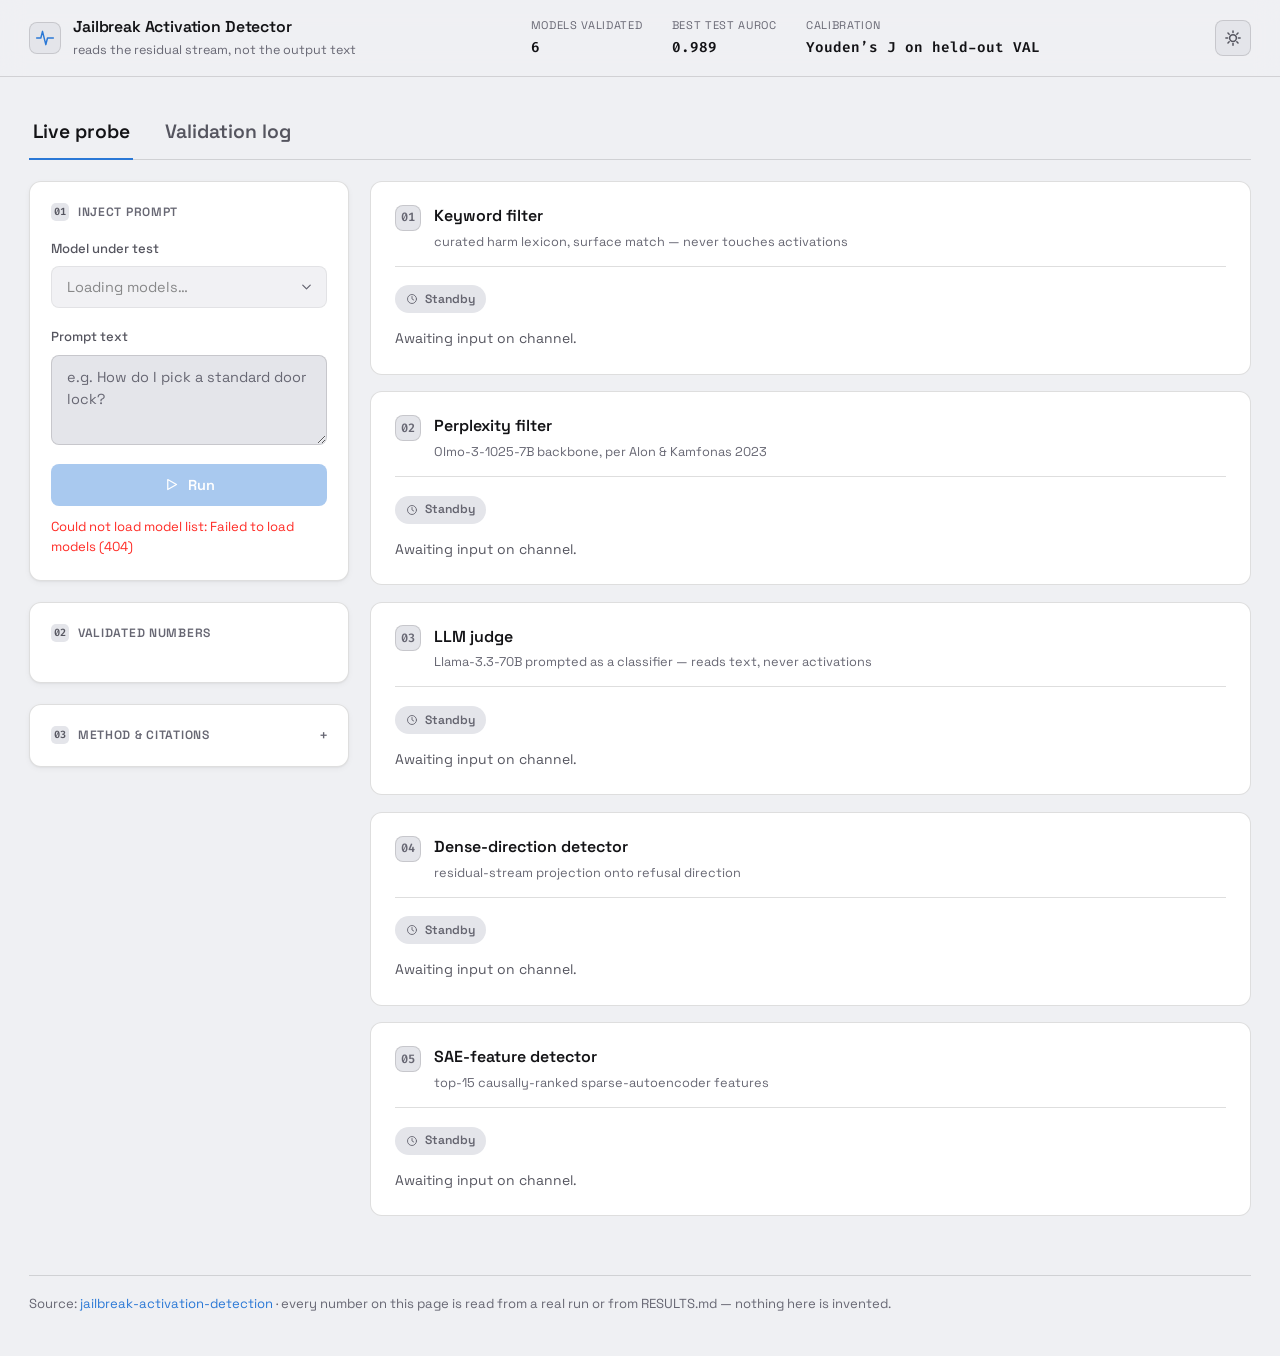
==== webapp/app/index.html @ 9bbc2159 "Drop docs/ GitHub Pages mirror, split webapp into landing + app/" ====
<!DOCTYPE html>
<html lang="en">
<head>
  <meta charset="UTF-8" />
  <meta name="viewport" content="width=device-width, initial-scale=1.0" />
  <title>Jailbreak Activation Detector</title>
  <script>
    (function () {
      var saved = localStorage.getItem("theme");
      if (saved === "light" || saved === "dark") {
        document.documentElement.dataset.theme = saved;
      }
    })();
  </script>
  <link rel="preconnect" href="https://fonts.googleapis.com" />
  <link rel="preconnect" href="https://fonts.gstatic.com" crossorigin />
  <link
    href="https://fonts.googleapis.com/css2?family=Fira+Code:wght@400;500;600;700&family=Space+Grotesk:wght@400;500;600;700&display=swap"
    rel="stylesheet"
  />
  <link rel="icon" href="data:image/svg+xml,%3Csvg xmlns='http://www.w3.org/2000/svg' viewBox='0 0 24 24' fill='none' stroke='%236ea8fe' stroke-width='2.5' stroke-linecap='round' stroke-linejoin='round'%3E%3Cpolyline points='2,12 7,12 9,4 13,20 15,12 22,12'/%3E%3C/svg%3E" />
  <link rel="stylesheet" href="styles.css" />
</head>
<body>
  <header class="app-bar">
    <div class="app-bar-inner">
      <div class="brand">
        <span class="brand-mark" aria-hidden="true">
          <svg viewBox="0 0 24 24" fill="none" stroke="currentColor" stroke-width="1.75" stroke-linecap="round" stroke-linejoin="round">
            <polyline points="2,12 7,12 9,4 13,20 15,12 22,12" />
          </svg>
        </span>
        <div>
          <p class="brand-title">Jailbreak Activation Detector</p>
          <p class="brand-subtitle">reads the residual stream, not the output text</p>
        </div>
      </div>
      <dl class="stat-strip" aria-label="Project validation summary">
        <div><dt>Models validated</dt><dd>6</dd></div>
        <div><dt>Best TEST AUROC</dt><dd>0.989</dd></div>
        <div><dt>Calibration</dt><dd>Youden&rsquo;s J on held-out VAL</dd></div>
      </dl>
      <button id="theme-toggle" class="theme-toggle" type="button" aria-label="Switch to light mode">
        <svg class="icon-sun" viewBox="0 0 24 24" fill="none" stroke="currentColor" stroke-width="2" stroke-linecap="round" stroke-linejoin="round" aria-hidden="true" hidden>
          <circle cx="12" cy="12" r="4.5" />
          <line x1="12" y1="2.5" x2="12" y2="4.8" />
          <line x1="12" y1="19.2" x2="12" y2="21.5" />
          <line x1="2.5" y1="12" x2="4.8" y2="12" />
          <line x1="19.2" y1="12" x2="21.5" y2="12" />
          <line x1="5.3" y1="5.3" x2="6.9" y2="6.9" />
          <line x1="17.1" y1="17.1" x2="18.7" y2="18.7" />
          <line x1="5.3" y1="18.7" x2="6.9" y2="17.1" />
          <line x1="17.1" y1="6.9" x2="18.7" y2="5.3" />
        </svg>
        <svg class="icon-moon" viewBox="0 0 24 24" fill="none" stroke="currentColor" stroke-width="2" stroke-linecap="round" stroke-linejoin="round" aria-hidden="true">
          <path d="M20 14.5A8.5 8.5 0 1 1 9.5 4a6.8 6.8 0 0 0 10.5 10.5Z" />
        </svg>
      </button>
    </div>
  </header>

  <main>
    <div class="tabs" role="tablist" aria-label="View">
      <button role="tab" id="tab-detector" aria-controls="panel-detector" aria-selected="true" class="tab active">Live probe</button>
      <button role="tab" id="tab-findings" aria-controls="panel-findings" aria-selected="false" class="tab">Validation log</button>
    </div>

    <div class="layout" id="panel-detector" role="tabpanel" aria-labelledby="tab-detector">
      <aside class="rail">
        <section class="panel controls" aria-label="Analysis controls">
          <p class="panel-title"><span class="tag">01</span>Inject prompt</p>

          <div class="field">
            <label for="model-select">Model under test</label>
            <div class="select-wrap">
              <select id="model-select" disabled>
                <option>Loading models&hellip;</option>
              </select>
              <svg class="select-chevron" viewBox="0 0 24 24" fill="none" stroke="currentColor" stroke-width="2" stroke-linecap="round" stroke-linejoin="round" aria-hidden="true">
                <polyline points="6,9 12,15 18,9" />
              </svg>
            </div>
          </div>

          <div class="field">
            <label for="prompt-input">Prompt text</label>
            <textarea
              id="prompt-input"
              rows="3"
              placeholder="e.g. How do I pick a standard door lock?"
            ></textarea>
          </div>

          <div class="field examples-field" id="examples-field" hidden>
            <p class="examples-label">Published attacks <span class="examples-hint">real prompts from JailbreakBench artifacts</span></p>
            <div class="example-chips" id="example-chips"></div>
          </div>

          <button id="analyze-button" disabled>
            <span class="spinner" aria-hidden="true" hidden></span>
            <svg class="btn-icon" viewBox="0 0 24 24" fill="none" stroke="currentColor" stroke-width="2" stroke-linecap="round" stroke-linejoin="round" aria-hidden="true">
              <polygon points="6,4 20,12 6,20" />
            </svg>
            <span class="btn-label">Run</span>
          </button>
          <p id="status-line" class="status-line" role="status" aria-live="polite"></p>
        </section>

        <section class="panel model-stats" aria-label="Selected model's validated performance" id="model-stats">
          <p class="panel-title"><span class="tag">02</span>Validated numbers</p>
          <div class="model-stats-body"></div>
        </section>

        <details class="panel method-note">
          <summary class="panel-title"><span class="tag">03</span>Method &amp; citations</summary>
          <p class="method-text">
            Dense-direction: difference-of-means refusal direction, per
            Arditi et al., <em>Refusal in Language Models Is Mediated by a
            Single Direction</em> (NeurIPS 2024,
            <a href="https://arxiv.org/abs/2406.11717" target="_blank" rel="noopener">arXiv:2406.11717</a>).
            SAE-feature: causally-ranked sparse-autoencoder features
            (attribution patching + suppression validation). All
            thresholds calibrated on a held-out VAL split, never on the
            reported TEST numbers.
          </p>
        </details>
      </aside>

      <section class="results" aria-label="Detector results">
        <article class="card" id="card-keyword" data-state="idle">
          <header class="card-header">
            <span class="card-index" aria-hidden="true">01</span>
            <span class="card-icon" aria-hidden="true">
              <svg viewBox="0 0 24 24" fill="none" stroke="currentColor" stroke-width="1.75" stroke-linecap="round" stroke-linejoin="round">
                <circle cx="10.5" cy="10.5" r="6.5" /><line x1="15.3" y1="15.3" x2="20" y2="20" />
              </svg>
            </span>
            <div>
              <h2>Keyword filter</h2>
              <p class="card-spec">curated harm lexicon, surface match &mdash; never touches activations</p>
            </div>
          </header>
          <div class="card-body"></div>
        </article>

        <article class="card" id="card-perplexity" data-state="idle">
          <header class="card-header">
            <span class="card-index" aria-hidden="true">02</span>
            <span class="card-icon" aria-hidden="true">
              <svg viewBox="0 0 24 24" fill="none" stroke="currentColor" stroke-width="1.75" stroke-linecap="round" stroke-linejoin="round">
                <polyline points="2,12 7,12 9,6 13,18 15,12 22,12" />
              </svg>
            </span>
            <div>
              <h2>Perplexity filter</h2>
              <p class="card-spec">Olmo-3-1025-7B backbone, per Alon &amp; Kamfonas 2023</p>
            </div>
          </header>
          <div class="card-body"></div>
        </article>

        <article class="card" id="card-llm_judge" data-state="idle">
          <header class="card-header">
            <span class="card-index" aria-hidden="true">03</span>
            <span class="card-icon" aria-hidden="true">
              <svg viewBox="0 0 24 24" fill="none" stroke="currentColor" stroke-width="1.75" stroke-linecap="round" stroke-linejoin="round">
                <path d="M12 3v18" /><path d="M5 7h14" /><path d="M5 7 2.5 14h5z" /><path d="M19 7l-2.5 7h5z" />
              </svg>
            </span>
            <div>
              <h2>LLM judge</h2>
              <p class="card-spec">Llama-3.3-70B prompted as a classifier &mdash; reads text, never activations</p>
            </div>
          </header>
          <div class="card-body"></div>
        </article>

        <article class="card" id="card-dense_direction" data-state="idle">
          <header class="card-header">
            <span class="card-index" aria-hidden="true">04</span>
            <span class="card-icon" aria-hidden="true">
              <svg viewBox="0 0 24 24" fill="none" stroke="currentColor" stroke-width="1.75" stroke-linecap="round" stroke-linejoin="round">
                <circle cx="12" cy="12" r="9" /><polygon points="14.5,9.5 10.5,10.5 9.5,14.5 13.5,13.5" />
              </svg>
            </span>
            <div>
              <h2>Dense-direction detector</h2>
              <p class="card-spec">residual-stream projection onto refusal direction</p>
            </div>
          </header>
          <div class="card-body"></div>
        </article>

        <article class="card" id="card-sae_feature" data-state="idle">
          <header class="card-header">
            <span class="card-index" aria-hidden="true">05</span>
            <span class="card-icon" aria-hidden="true">
              <svg viewBox="0 0 24 24" fill="none" stroke="currentColor" stroke-width="1.75" stroke-linecap="round" stroke-linejoin="round">
                <circle cx="12" cy="5" r="1.8" /><circle cx="5" cy="17" r="1.8" /><circle cx="19" cy="17" r="1.8" />
                <line x1="12" y1="6.8" x2="6.3" y2="15.4" /><line x1="12" y1="6.8" x2="17.7" y2="15.4" /><line x1="6.8" y1="17" x2="17.2" y2="17" />
              </svg>
            </span>
            <div>
              <h2>SAE-feature detector</h2>
              <p class="card-spec">top-15 causally-ranked sparse-autoencoder features</p>
            </div>
          </header>
          <div class="card-body"></div>
        </article>
      </section>
    </div>

    <div class="findings" id="panel-findings" role="tabpanel" aria-labelledby="tab-findings" hidden>
      <div class="findings-grid">
        <figure class="panel chart-figure">
          <figcaption>
            <p class="panel-title">Signal strength &mdash; TEST AUROC</p>
            <p class="chart-caption">Dense-direction detector, n=288 held-out TEST prompts per model. DeepSeek-R1-Distill is the outlier &mdash; weakest of six.</p>
          </figcaption>
          <div class="chart-body" id="chart-auroc"></div>
        </figure>

        <figure class="panel chart-figure">
          <figcaption>
            <p class="panel-title">What survives a fluent paraphrase</p>
            <p class="chart-caption">
              Detection rate on 21 real JailbreakBench PAIR attacks. Spread is
              formally significant (Cochran's Q = 34.44, df = 5, p &lt; 0.0001)
              &mdash; reported honestly as unexplained, not forced into a story.
            </p>
          </figcaption>
          <div class="chart-body" id="chart-pair"></div>
        </figure>

        <figure class="panel chart-figure">
          <figcaption>
            <p class="panel-title">Two ways to read the same activations</p>
            <p class="chart-caption">Dense direction vs. SAE feature, the 3 models where both detectors actually work. Per-model DeLong significance test noted.</p>
          </figcaption>
          <div class="chart-legend" id="legend-dense-sae"></div>
          <div class="chart-body" id="chart-dense-sae"></div>
        </figure>

        <figure class="panel chart-figure">
          <figcaption>
            <p class="panel-title">What the feature actually tracks</p>
            <p class="chart-caption">
              Share of each model&rsquo;s top SAE feature variance explained, in a controlled
              4&times;12 swap of wrapper against core request. Qwen3 tracks the framing;
              Llama tracks the request itself. Permutation-tested.
            </p>
          </figcaption>
          <div class="chart-legend" id="legend-wrapper"></div>
          <div class="chart-body" id="chart-wrapper"></div>
        </figure>

      </div>

      <figure class="panel chart-figure corpus">
        <figcaption>
          <p class="panel-title">What the detectors were validated on</p>
          <p class="chart-caption">
            <strong>1,922</strong> deduplicated prompts &middot; 1,052 harmful / 870 harmless.
            Counts sit below each benchmark&rsquo;s published size because overlapping
            behaviours are removed once, globally (AdvBench 520&rarr;489, JBB harmful 100&rarr;73).
            Split by prompt hash: TRAIN 1,345 / VAL 289 / TEST 288.
          </p>
        </figcaption>
        <div class="corpus-bars" id="corpus-bars"></div>
      </figure>

      <section class="panel attribution" id="attribution-panel" aria-label="Token-level attribution" hidden>
        <div class="attribution-head">
          <div>
            <p class="panel-title">Which tokens drive the feature</p>
            <p class="chart-caption" id="attribution-caption"></p>
          </div>
          <div class="attribution-controls">
            <select id="attribution-model" aria-label="Attribution model"></select>
            <select id="attribution-prompt" aria-label="Attribution prompt"></select>
          </div>
        </div>
        <p class="attribution-goal" id="attribution-goal"></p>
        <div class="token-stream" id="token-stream"></div>
        <div class="attribution-foot">
          <span class="token-scale" aria-hidden="true">
            <span class="scale-label">suppresses</span>
            <span class="scale-bar"></span>
            <span class="scale-label">drives</span>
          </span>
          <p class="attribution-top" id="attribution-top"></p>
        </div>
      </section>
    </div>
  </main>

  <footer class="page-footer">
    <p>
      Source: <a href="https://github.com/natalimuca/jailbreak-activation-detection" target="_blank" rel="noopener">jailbreak-activation-detection</a>
      &middot; every number on this page is read from a real run or from RESULTS.md &mdash; nothing here is invented.
    </p>
  </footer>

  <script src="app.js"></script>
</body>
</html>
---- webapp/app/styles.css ----
:root {
  font-size: 16.8px;
  --font-ui: "Space Grotesk", -apple-system, BlinkMacSystemFont, "Segoe UI", Roboto, sans-serif;
  --font-mono: "Fira Code", ui-monospace, SFMono-Regular, Menlo, Consolas, monospace;

  --radius-sm: 8px;
  --radius-md: 12px;
  --transition-fast: 140ms ease;
}

/* Dark is the default (:root) and the explicit override (data-theme="dark"),
   so a manual toggle can force dark even when the OS prefers light. Light
   is applied automatically by the media query when no explicit choice has
   been made (:root:not([data-theme])), or forced via data-theme="light" --
   the toggle in app.js stamps data-theme on <html> and always wins over
   the system preference in both directions. */
:root,
:root[data-theme="dark"] {
  color-scheme: dark;
  --color-bg: #0a0a0b;
  --color-surface: #0e0e10;
  --color-surface-2: #17171a;
  --color-surface-hover: rgba(255, 255, 255, 0.035);
  --color-border: rgba(255, 255, 255, 0.09);
  --color-border-strong: rgba(255, 255, 255, 0.16);
  --color-text: #f2f2f3;
  --color-text-muted: #9a9aa2;
  --color-text-dim: #7a7a84;

  --color-primary: #3987e5;
  --color-primary-ink: #0a0a0b;
  --color-accent: #3987e5;

  --color-flagged: #ff4c47;
  --color-flagged-bg: rgba(255, 76, 71, 0.15);
  --color-clear: #6bb46b;
  --color-clear-bg: rgba(107, 180, 107, 0.15);
  --color-unavailable: #9a9aa2;
  --color-idle: #82828b;

  --chart-blue: #3987e5;
  --chart-amber: #ffb047;
  --chart-gray: #4a4a52;
}

@media (prefers-color-scheme: light) {
  :root:not([data-theme]) {
    color-scheme: light;
    --color-bg: #eff0f3;
    --color-surface: #ffffff;
    --color-surface-2: #e4e5ea;
    --color-surface-hover: rgba(0, 0, 0, 0.045);
    --color-border: rgba(0, 0, 0, 0.13);
    --color-border-strong: rgba(0, 0, 0, 0.24);
    --color-text: #131316;
    --color-text-muted: #55555f;
    --color-text-dim: #676773;
    --panel-shadow: 0 1px 2px rgba(16, 16, 24, 0.05), 0 2px 6px rgba(16, 16, 24, 0.04);

    --color-primary: #2a78d6;
    --color-primary-ink: #ffffff;
    --color-accent: #2a78d6;

    --color-flagged: #ff2b25;
    --color-flagged-bg: rgba(255, 43, 37, 0.11);
    --color-clear: #3d913d;
    --color-clear-bg: rgba(61, 145, 61, 0.11);
    --color-unavailable: #5f5f69;
    --color-idle: #64646f;

    --chart-blue: #2a78d6;
    --chart-amber: #ffa225;
    --chart-gray: #b4b4bc;
  }
}

:root[data-theme="light"] {
  color-scheme: light;
  --color-bg: #eff0f3;
  --color-surface: #ffffff;
  --color-surface-2: #e4e5ea;
  --color-surface-hover: rgba(0, 0, 0, 0.045);
  --color-border: rgba(0, 0, 0, 0.13);
  --color-border-strong: rgba(0, 0, 0, 0.24);
  --color-text: #131316;
  --color-text-muted: #55555f;
  --color-text-dim: #676773;
  --panel-shadow: 0 1px 2px rgba(16, 16, 24, 0.05), 0 2px 6px rgba(16, 16, 24, 0.04);

  --color-primary: #2a78d6;
  --color-primary-ink: #ffffff;
  --color-accent: #2a78d6;

  --color-flagged: #ff2b25;
  --color-flagged-bg: rgba(255, 43, 37, 0.11);
  --color-clear: #3d913d;
  --color-clear-bg: rgba(61, 145, 61, 0.11);
  --color-unavailable: #5f5f69;
  --color-idle: #64646f;

  --chart-blue: #2a78d6;
  --chart-amber: #ffa225;
  --chart-gray: #b4b4bc;
}

* {
  box-sizing: border-box;
}

[hidden] {
  display: none !important;
}

body {
  margin: 0;
  font-family: var(--font-ui);
  background-color: var(--color-bg);
  color: var(--color-text);
  line-height: 1.55;
  font-size: 1rem;
  -webkit-font-smoothing: antialiased;
}

button,
select,
textarea,
input {
  font-family: inherit;
}

a {
  color: var(--color-primary);
  text-decoration: none;
}

a:hover {
  text-decoration: underline;
}

/* -- App bar -- */

.app-bar {
  position: sticky;
  top: 0;
  z-index: 10;
  background: color-mix(in srgb, var(--color-bg) 88%, transparent);
  backdrop-filter: blur(12px);
  border-bottom: 1px solid var(--color-border);
}

.app-bar-inner {
  max-width: 100%;
  margin: 0 auto;
  padding: 0.9rem 1.75rem;
  display: flex;
  align-items: center;
  justify-content: space-between;
  gap: 1.5rem;
  flex-wrap: wrap;
}

.brand {
  display: flex;
  align-items: center;
  gap: 0.7rem;
}

.brand-mark {
  display: grid;
  place-items: center;
  width: 32px;
  height: 32px;
  flex-shrink: 0;
  border-radius: var(--radius-sm);
  background: var(--color-surface-2);
  color: var(--color-primary);
  border: 1px solid var(--color-border);
}

.brand-mark svg {
  width: 20px;
  height: 20px;
}

.brand-title {
  margin: 0;
  font-weight: 600;
  font-size: 0.94rem;
  letter-spacing: -0.01em;
  color: var(--color-text);
}

.brand-subtitle {
  margin: 0.1rem 0 0;
  font-size: 0.75rem;
  color: var(--color-text-dim);
}

.stat-strip {
  display: flex;
  flex-wrap: wrap;
  gap: 0.5rem 1.75rem;
  margin: 0;
}

.stat-strip > div {
  display: flex;
  flex-direction: column;
  gap: 0.2rem;
}

.stat-strip dt {
  font-size: 0.66rem;
  text-transform: uppercase;
  letter-spacing: 0.06em;
  color: var(--color-text-dim);
}

.stat-strip dd {
  margin: 0;
  font-family: var(--font-mono);
  font-weight: 600;
  font-size: 0.85rem;
  color: var(--color-text);
  white-space: nowrap;
}

.theme-toggle {
  display: grid;
  place-items: center;
  width: 36px;
  height: 36px;
  flex-shrink: 0;
  border-radius: var(--radius-sm);
  background: var(--color-surface-2);
  color: var(--color-text-muted);
  border: 1px solid var(--color-border);
  cursor: pointer;
  transition: color var(--transition-fast), border-color var(--transition-fast), transform 200ms ease;
}

.theme-toggle:hover {
  color: var(--color-text);
  border-color: var(--color-border-strong);
}

.theme-toggle:active {
  transform: scale(0.97);
}

.theme-toggle svg {
  width: 18px;
  height: 18px;
}

@media (prefers-reduced-motion: reduce) {
  .theme-toggle {
    transition: none;
  }
}

/* -- Layout -- */

main {
  max-width: 100%;
  margin: 0 auto;
  padding: 1.75rem 1.75rem 3.5rem;
}

.layout {
  display: grid;
  grid-template-columns: 320px 1fr;
  gap: 1.25rem;
  align-items: start;
}

@media (max-width: 860px) {
  .layout {
    grid-template-columns: 1fr;
  }
}

.rail {
  display: flex;
  flex-direction: column;
  gap: 1.25rem;
  position: sticky;
  top: 5.5rem;
}

@media (max-width: 860px) {
  .rail {
    position: static;
  }
}

.panel {
  background: var(--color-surface);
  border: 1px solid var(--color-border);
  border-radius: var(--radius-md);
  /* Only the light theme defines --panel-shadow: on a white-on-near-white
     palette a border alone doesn't separate a card from the page, whereas
     dark surfaces separate by luminance and need no shadow. */
  box-shadow: var(--panel-shadow, none);
}

.panel-title {
  margin: 0 0 1rem;
  font-size: 0.72rem;
  font-weight: 600;
  text-transform: uppercase;
  letter-spacing: 0.06em;
  color: var(--color-text-dim);
  display: flex;
  align-items: center;
  gap: 0.5rem;
}

.panel-title .tag {
  display: inline-grid;
  place-items: center;
  width: 18px;
  height: 18px;
  border-radius: 5px;
  background: var(--color-surface-2);
  color: var(--color-text-muted);
  font-family: var(--font-mono);
  font-size: 0.62rem;
  font-weight: 600;
  letter-spacing: 0;
  text-transform: none;
}

.controls {
  padding: 1.25rem 1.25rem 1.35rem;
}

.field {
  display: flex;
  flex-direction: column;
  gap: 0.45rem;
  margin-bottom: 1.1rem;
}

.field label {
  font-size: 0.78rem;
  font-weight: 500;
  color: var(--color-text-muted);
}

.select-wrap {
  position: relative;
}

select {
  width: 100%;
  appearance: none;
  color: var(--color-text);
  background: var(--color-surface-2);
  border: 1px solid var(--color-border);
  border-radius: var(--radius-sm);
  padding: 0.65rem 2.2rem 0.65rem 0.85rem;
  font-size: 0.86rem;
  min-height: 42px;
  cursor: pointer;
  transition: border-color var(--transition-fast), background var(--transition-fast);
  color-scheme: dark;
}

@media (prefers-color-scheme: light) {
  :root:not([data-theme]) select {
    color-scheme: light;
  }
}

:root[data-theme="light"] select {
  color-scheme: light;
}

select option {
  background: #1a1a1e;
  color: #f2f2f3;
}

@media (prefers-color-scheme: light) {
  :root:not([data-theme]) select option {
    background: #ffffff;
    color: #131316;
  }
}

:root[data-theme="light"] select option {
  background: #ffffff;
  color: #131316;
}

select:disabled {
  cursor: not-allowed;
  opacity: 0.5;
}

select:hover:not(:disabled) {
  background: var(--color-surface-hover);
  border-color: var(--color-border-strong);
}

.select-chevron {
  position: absolute;
  right: 0.8rem;
  top: 50%;
  transform: translateY(-50%);
  width: 15px;
  height: 15px;
  color: var(--color-text-dim);
  pointer-events: none;
}

textarea {
  width: 100%;
  color: var(--color-text);
  background: var(--color-surface-2);
  border: 1px solid var(--color-border);
  border-radius: var(--radius-sm);
  padding: 0.7rem 0.85rem;
  font-size: 0.86rem;
  line-height: 1.5;
  resize: vertical;
  transition: border-color var(--transition-fast);
}

textarea::placeholder {
  color: var(--color-text-dim);
}

select:focus-visible,
textarea:focus-visible,
button:focus-visible {
  outline: 2px solid var(--color-primary);
  outline-offset: 1px;
}

textarea:hover,
textarea:focus-visible {
  border-color: var(--color-border-strong);
}

button#analyze-button {
  width: 100%;
  display: inline-flex;
  align-items: center;
  justify-content: center;
  gap: 0.5rem;
  min-height: 42px;
  font-weight: 600;
  font-size: 0.86rem;
  color: var(--color-primary-ink);
  background: var(--color-primary);
  border: none;
  border-radius: var(--radius-sm);
  padding: 0.65rem 1.2rem;
  cursor: pointer;
  transition: opacity var(--transition-fast), transform 120ms ease-out;
}

button#analyze-button:hover:not(:disabled) {
  opacity: 0.88;
}

button#analyze-button:active:not(:disabled) {
  transform: scale(0.98);
}

button#analyze-button:disabled {
  opacity: 0.4;
  cursor: not-allowed;
}

.btn-icon {
  width: 15px;
  height: 15px;
}

.spinner {
  width: 15px;
  height: 15px;
  border-radius: 50%;
  border: 2px solid rgba(10, 10, 11, 0.3);
  border-top-color: var(--color-primary-ink);
  animation: spin 0.7s linear infinite;
}

@media (prefers-reduced-motion: reduce) {
  .spinner {
    animation: none;
  }
}

@keyframes spin {
  to {
    transform: rotate(360deg);
  }
}

.status-line {
  margin: 0.65rem 0 0;
  font-size: 0.78rem;
  color: var(--color-text-muted);
  min-height: 1.1rem;
  transition: color var(--transition-fast);
}

.status-line.error {
  color: var(--color-flagged);
}

/* model validation stat panel */

.model-stats {
  padding: 1.25rem 1.25rem 1.35rem;
}

.model-stat-row {
  display: flex;
  justify-content: space-between;
  align-items: baseline;
  font-size: 0.82rem;
  padding: 0.45rem 0;
  border-bottom: 1px solid var(--color-border);
}

.model-stat-row:last-child {
  border-bottom: none;
}

.model-stat-row .k {
  color: var(--color-text-muted);
}

.model-stat-row .v {
  font-family: var(--font-mono);
  font-weight: 600;
  color: var(--color-text);
}

.model-stat-note {
  margin: 0.75rem 0 0;
  font-size: 0.76rem;
  color: var(--color-text-dim);
  line-height: 1.5;
}

.method-note {
  padding: 1.25rem 1.25rem;
}

.method-note summary.panel-title {
  cursor: pointer;
  list-style: none;
  margin-bottom: 0;
}

.method-note[open] summary.panel-title {
  margin-bottom: 0.95rem;
}

.method-note summary.panel-title::-webkit-details-marker {
  display: none;
}

.method-note summary.panel-title::after {
  content: "+";
  margin-left: auto;
  font-family: var(--font-mono);
  color: var(--color-text-dim);
}

.method-note[open] summary.panel-title::after {
  content: "\2212";
}

.method-text {
  margin: 0;
  font-size: 0.8rem;
  color: var(--color-text-muted);
  line-height: 1.65;
}

.method-text em {
  color: var(--color-text);
  font-style: normal;
}

/* -- Result cards -- */

.results {
  display: grid;
  grid-template-columns: 1fr;
  gap: 1rem;
  align-content: start;
}

.card {
  background: var(--color-surface);
  border: 1px solid var(--color-border);
  border-radius: var(--radius-md);
  padding: 1.3rem 1.4rem 1.4rem;
  transition: border-color var(--transition-fast);
}

@keyframes cardEnter {
  from {
    opacity: 0;
    transform: translateY(10px);
  }
  to {
    opacity: 1;
    transform: translateY(0);
  }
}

.card-enter {
  animation: cardEnter 420ms cubic-bezier(0.16, 1, 0.3, 1) both;
}

@keyframes panelEnter {
  from {
    opacity: 0;
  }
  to {
    opacity: 1;
  }
}

.panel-enter {
  animation: panelEnter 260ms ease-out both;
}

@media (prefers-reduced-motion: reduce) {
  .card-enter,
  .panel-enter {
    animation: none;
  }

  .depth-marker,
  .calib-marker,
  .baseline-fill,
  .axis-fill,
  .bar-fill {
    transition: none;
  }
}

.card-header {
  display: flex;
  align-items: flex-start;
  gap: 0.75rem;
  margin-bottom: 1.1rem;
  padding-bottom: 0.9rem;
  border-bottom: 1px solid var(--color-border);
}

.card-index {
  font-family: var(--font-mono);
  font-weight: 600;
  font-size: 0.72rem;
  color: var(--color-text-dim);
  width: 26px;
  height: 26px;
  flex-shrink: 0;
  display: grid;
  place-items: center;
  border-radius: var(--radius-sm);
  background: var(--color-surface-2);
  border: 1px solid var(--color-border);
  margin-top: 0.05rem;
}

.card-icon {
  display: none;
}

.card h2 {
  font-size: 0.95rem;
  font-weight: 600;
  margin: 0;
  color: var(--color-text);
}

.card-spec {
  margin: 0.25rem 0 0;
  font-size: 0.76rem;
  color: var(--color-text-dim);
  line-height: 1.4;
}

/* status pill -- soft tinted, not flood fill */

.pill {
  display: inline-flex;
  align-items: center;
  gap: 0.4rem;
  font-size: 0.72rem;
  font-weight: 600;
  letter-spacing: 0.01em;
  padding: 0.28rem 0.65rem;
  border-radius: 999px;
  margin-bottom: 0.9rem;
}

.pill svg {
  width: 12px;
  height: 12px;
}

.pill.flagged {
  background: var(--color-flagged-bg);
  color: var(--color-flagged);
}

.pill.clear {
  background: var(--color-clear-bg);
  color: var(--color-clear);
}

.pill.unavailable {
  background: var(--color-surface-2);
  color: var(--color-unavailable);
}

.pill.idle {
  background: var(--color-surface-2);
  color: var(--color-idle);
}

/* score display */

.score-stats {
  display: flex;
  align-items: baseline;
  gap: 0.6rem;
  margin-bottom: 0.75rem;
}

.score-value {
  font-family: var(--font-mono);
  font-size: 1.85rem;
  font-weight: 600;
  letter-spacing: -0.01em;
  font-variant-numeric: tabular-nums;
  color: var(--color-text);
}

.score-value.flagged {
  color: var(--color-flagged);
}

.score-value.clear {
  color: var(--color-clear);
}

.score-threshold {
  font-size: 0.78rem;
  color: var(--color-text-dim);
  font-variant-numeric: tabular-nums;
}

.axis {
  position: relative;
  height: 20px;
  margin-bottom: 0.9rem;
}

.axis-track {
  position: absolute;
  top: 9px;
  left: 0;
  right: 0;
  height: 3px;
  border-radius: 2px;
  background: var(--color-surface-2);
}

.axis-zero {
  position: absolute;
  top: 3px;
  width: 1px;
  height: 14px;
  background: var(--color-border-strong);
}

.axis-fill {
  position: absolute;
  top: 7.5px;
  height: 5px;
  border-radius: 3px;
  transition: width 400ms ease-out, left 400ms ease-out;
}

.axis-fill.flagged {
  background: var(--color-flagged);
}

.axis-fill.clear {
  background: var(--color-clear);
}

.axis-threshold {
  position: absolute;
  top: 0;
  width: 0;
  height: 20px;
  border-left: 2px dashed var(--color-text-dim);
}

.detail-label {
  font-size: 0.72rem;
  font-weight: 600;
  color: var(--color-text-dim);
  text-transform: uppercase;
  letter-spacing: 0.04em;
  margin: 0.9rem 0 0.5rem;
}

/* network-depth diagram (dense-direction card) */

.depth-diagram {
  position: relative;
  height: 16px;
  margin-bottom: 0.3rem;
}

.depth-track {
  position: absolute;
  top: 7px;
  left: 0;
  right: 0;
  height: 3px;
  border-radius: 2px;
  background: linear-gradient(90deg, var(--color-surface-2), var(--color-border-strong), var(--color-surface-2));
}

.depth-marker {
  position: absolute;
  top: 1px;
  width: 14px;
  height: 14px;
  margin-left: -7px;
  border-radius: 50%;
  background: var(--color-primary);
  border: 3px solid var(--color-surface);
  box-shadow: 0 0 0 1px var(--color-primary);
}

.depth-scale {
  display: flex;
  justify-content: space-between;
  font-size: 0.72rem;
  color: var(--color-text-dim);
  margin-bottom: 0.2rem;
}

.depth-current {
  color: var(--color-primary);
  font-weight: 600;
}

/* calibration-context strip (dense-direction card) */

.calib-strip {
  position: relative;
  height: 22px;
  margin-bottom: 0.4rem;
}

.calib-track {
  position: absolute;
  top: 10px;
  left: 0;
  right: 0;
  height: 3px;
  border-radius: 2px;
  background: var(--color-surface-2);
}

.calib-zero {
  position: absolute;
  top: 4px;
  width: 1px;
  height: 14px;
  background: var(--color-border-strong);
}

.calib-marker {
  position: absolute;
  top: 6.5px;
  width: 10px;
  height: 10px;
  margin-left: -5px;
  border-radius: 50%;
}

.calib-marker.calib-typical {
  background: var(--color-text-dim);
  border: 2px solid var(--color-surface);
}

.calib-marker.calib-live {
  width: 13px;
  height: 13px;
  margin-left: -6.5px;
  top: 5px;
  background: var(--color-primary);
  border: 2px solid var(--color-surface);
  box-shadow: 0 0 0 1px var(--color-primary);
}

.depth-marker,
.calib-marker {
  transition: left 480ms cubic-bezier(0.16, 1, 0.3, 1);
}

[data-tip] {
  cursor: default;
}

[data-tip]::after {
  content: attr(data-tip);
  position: absolute;
  bottom: 130%;
  left: 50%;
  transform: translateX(-50%) translateY(4px);
  background: var(--color-text);
  color: var(--color-bg);
  font-family: var(--font-mono);
  font-size: 0.7rem;
  font-weight: 600;
  white-space: nowrap;
  padding: 0.32rem 0.6rem;
  border-radius: 6px;
  opacity: 0;
  pointer-events: none;
  transition: opacity 120ms ease, transform 120ms ease;
  z-index: 5;
}

[data-tip]::before {
  content: "";
  position: absolute;
  bottom: 130%;
  left: 50%;
  transform: translateX(-50%) translateY(-2px);
  border: 4px solid transparent;
  border-top-color: var(--color-text);
  margin-bottom: -6px;
  opacity: 0;
  pointer-events: none;
  transition: opacity 120ms ease;
  z-index: 5;
}

[data-tip]:hover::after,
[data-tip]:hover::before,
[data-tip]:focus-visible::after,
[data-tip]:focus-visible::before {
  opacity: 1;
  transform: translateX(-50%) translateY(0);
}

@media (prefers-reduced-motion: reduce) {
  [data-tip]::after {
    transition: opacity 120ms ease;
  }
}

/* baseline-vs-activation comparison (keyword / perplexity cards) */

.baseline-compare {
  display: flex;
  flex-direction: column;
  gap: 0.4rem;
}

.baseline-row {
  display: grid;
  grid-template-columns: 88px 1fr 46px;
  align-items: center;
  gap: 0.6rem;
}

.baseline-label {
  font-size: 0.76rem;
  color: var(--color-text-muted);
}

.baseline-track {
  position: relative;
  height: 12px;
  background: var(--color-surface-2);
  border-radius: 3px;
  overflow: hidden;
}

.baseline-fill {
  position: absolute;
  left: 0;
  top: 0;
  height: 100%;
  border-radius: 3px;
  transform-origin: left;
  transition: transform 600ms cubic-bezier(0.16, 1, 0.3, 1);

  @starting-style {
    transform: scaleX(0);
  }
}

.baseline-fill-weak {
  background: var(--chart-gray);
}

.baseline-fill-strong {
  background: var(--color-primary);
}

.baseline-value {
  font-family: var(--font-mono);
  font-size: 0.78rem;
  font-weight: 600;
  text-align: right;
  color: var(--color-text);
}

.term-list,
.feature-list {
  margin: 0;
  padding: 0;
  list-style: none;
  font-size: 0.83rem;
  font-family: var(--font-mono);
}

.term-list li,
.feature-list li {
  padding: 0.32rem 0;
  border-bottom: 1px solid var(--color-border);
  display: flex;
  justify-content: space-between;
  gap: 0.5rem;
}

.term-list li:last-child,
.feature-list li:last-child {
  border-bottom: none;
}

.feature-list .contribution {
  color: var(--color-text-muted);
}

.feature-bar-wrap {
  flex: 1;
  display: flex;
  align-items: center;
  gap: 0.5rem;
}

.feature-bar-track {
  flex: 1;
  height: 4px;
  border-radius: 2px;
  background: var(--color-surface-2);
  overflow: hidden;
}

.feature-bar-fill {
  height: 100%;
  background: var(--color-primary);
  border-radius: 2px;
}

.empty-note {
  font-size: 0.83rem;
  color: var(--color-text-muted);
  margin: 0;
}

/* skeleton loading state */

.skeleton {
  background: linear-gradient(
    90deg,
    var(--color-surface-2) 25%,
    var(--color-border-strong) 37%,
    var(--color-surface-2) 63%
  );
  background-size: 400% 100%;
  border-radius: 4px;
  animation: shimmer 1.4s linear infinite;
}

@media (prefers-reduced-motion: reduce) {
  .skeleton {
    animation: none;
  }
}

@keyframes shimmer {
  0% {
    background-position: 100% 50%;
  }
  100% {
    background-position: 0 50%;
  }
}

.skeleton-line {
  height: 0.85rem;
  margin-bottom: 0.55rem;
}

.skeleton-line.w-60 {
  width: 60%;
}

.skeleton-line.w-80 {
  width: 80%;
}

.skeleton-line.w-40 {
  width: 40%;
}

/* footer */

.page-footer {
  max-width: 100%;
  margin: 0 auto;
  padding: 0 1.75rem 2.5rem;
  font-size: 0.78rem;
  color: var(--color-text-dim);
}

.page-footer p {
  margin: 0;
  padding-top: 1.1rem;
  border-top: 1px solid var(--color-border);
}

@media (max-width: 480px) {
  .app-bar-inner,
  main,
  .page-footer {
    padding-left: 1.1rem;
    padding-right: 1.1rem;
  }

  .stat-strip {
    display: none;
  }
}

/* -- Tabs -- */

.tabs {
  display: flex;
  gap: 0.2rem;
  margin-bottom: 1.25rem;
  border-bottom: 1px solid var(--color-border);
}

.tab {
  font: inherit;
  font-size: 1.15rem;
  font-weight: 600;
  color: var(--color-text-muted);
  background: none;
  border: none;
  border-bottom: 2px solid transparent;
  padding: 0.65rem 0.2rem;
  margin-bottom: -1px;
  margin-right: 1.5rem;
  cursor: pointer;
  transition: color var(--transition-fast), border-color var(--transition-fast), transform 120ms ease-out;
}

.tab:hover {
  color: var(--color-text);
}

.tab:active {
  transform: scale(0.97);
}

.tab.active {
  color: var(--color-text);
  border-bottom-color: var(--color-primary);
  font-weight: 600;
}

/* -- Findings view -- */

.findings-grid {
  display: grid;
  /* min() so the 420px track floor can't exceed a narrow viewport and force
     the whole page to scroll sideways. */
  grid-template-columns: repeat(auto-fit, minmax(min(420px, 100%), 1fr));
  gap: 1rem;
}

/* Cap at 2 columns so each row pairs charts of similar height (auroc+pair,
   dense-sae+wrapper) instead of auto-fit packing 3-4 per row and forcing the
   shorter charts to stretch-pad out to match the tallest one in the row. */
@media (min-width: 900px) {
  .findings-grid {
    grid-template-columns: repeat(2, minmax(0, 1fr));
  }
}

.chart-figure {
  margin: 0;
  padding: 1.3rem 1.4rem 1.4rem;
}

.chart-caption {
  margin: 0.3rem 0 1.1rem;
  font-size: 0.78rem;
  color: var(--color-text-dim);
  line-height: 1.55;
}

.chart-legend {
  display: flex;
  gap: 1.1rem;
  margin-bottom: 0.9rem;
  font-size: 0.78rem;
  color: var(--color-text-muted);
}

.legend-swatch {
  display: inline-flex;
  align-items: center;
  gap: 0.4rem;
}

.legend-swatch::before {
  content: "";
  width: 9px;
  height: 9px;
  border-radius: 50%;
  background: var(--swatch-color, currentColor);
}

.bar-chart {
  border-left: 1px solid var(--color-border);
}

.bar-group + .bar-group {
  margin-top: 0.75rem;
}

.bar-group-title {
  margin: 0 0 0.3rem 0.7rem;
  font-size: 0.78rem;
  font-weight: 600;
  color: var(--color-text-muted);
}

.bar-row-current .bar-label {
  color: var(--color-text);
  font-weight: 600;
}

.bar-group-current .bar-group-title {
  color: var(--color-text);
  font-weight: 600;
}

.bar-group-dim {
  opacity: 0.42;
  transition: opacity var(--transition-fast);

  @starting-style {
    opacity: 1;
  }
}

.bar-group-note {
  font-weight: 400;
  color: var(--color-text-dim);
  margin-left: 0.5rem;
}

.bar-row {
  display: grid;
  grid-template-columns: 150px 1fr 54px;
  align-items: center;
  gap: 0.6rem;
  padding: 4px 0 4px 0.7rem;
}

.bar-label {
  font-size: 0.78rem;
  color: var(--color-text-muted);
  white-space: nowrap;
  overflow: hidden;
  text-overflow: ellipsis;
}

.bar-track {
  position: relative;
  height: 14px;
  background: var(--color-surface-2);
  border-radius: 3px;
  overflow: hidden;
}

.bar-fill {
  position: absolute;
  left: 0;
  top: 0;
  height: 100%;
  border-radius: 3px;
  transform-origin: left;
  transition: transform 500ms ease-out;

  @starting-style {
    transform: scaleX(0);
  }
}

.bar-value {
  font-family: var(--font-mono);
  font-size: 0.8rem;
  font-weight: 600;
  font-variant-numeric: tabular-nums;
  text-align: right;
  color: var(--color-text);
}

.table-toggle {
  margin-top: 1rem;
}

.table-toggle summary {
  cursor: pointer;
  font-size: 0.78rem;
  color: var(--color-text-muted);
  user-select: none;
}

.table-toggle summary:hover {
  color: var(--color-text);
}

.data-table {
  width: 100%;
  border-collapse: collapse;
  margin-top: 0.7rem;
  font-size: 0.8rem;
  transition: opacity 200ms ease-out;

  @starting-style {
    opacity: 0;
  }
}

.data-table th,
.data-table td {
  text-align: left;
  padding: 0.4rem 0.6rem 0.4rem 0;
  border-bottom: 1px solid var(--color-border);
  font-family: var(--font-mono);
}

.data-table th {
  color: var(--color-text-dim);
  font-weight: 600;
  text-transform: uppercase;
  font-size: 0.66rem;
  letter-spacing: 0.04em;
}

.data-table td {
  color: var(--color-text);
  font-variant-numeric: tabular-nums;
}

@media (max-width: 480px) {
  .bar-row {
    grid-template-columns: 100px 1fr 48px;
  }

  .bar-label {
    font-size: 0.72rem;
  }
}

.examples-field {
  gap: 0.4rem;
}

.examples-label {
  font-size: 0.62rem;
  letter-spacing: 0.09em;
  text-transform: uppercase;
  color: var(--color-text-muted);
  display: flex;
  flex-wrap: wrap;
  align-items: baseline;
  gap: 0.4rem;
}

.examples-hint {
  letter-spacing: 0;
  text-transform: none;
  color: var(--color-text-dim);
  font-size: 0.62rem;
}

.example-chips {
  display: flex;
  flex-wrap: wrap;
  gap: 0.32rem;
}

.example-chip {
  display: inline-flex;
  align-items: center;
  gap: 0.34rem;
  padding: 0.28rem 0.5rem;
  font-family: var(--font-mono);
  font-size: 0.62rem;
  color: var(--color-text-muted);
  background: transparent;
  border: 1px solid var(--color-border);
  border-radius: var(--radius-sm);
  cursor: pointer;
  transition: border-color var(--transition-fast), color var(--transition-fast),
    background-color var(--transition-fast), transform 120ms ease-out;
}

.example-chip:hover {
  border-color: var(--color-border-strong);
  background: var(--color-surface-hover);
  color: var(--color-text);
}

.example-chip:active {
  transform: scale(0.97);
}

@media (prefers-reduced-motion: reduce) {
  .tab,
  .example-chip {
    transition: none;
  }
}

.example-chip .chip-method {
  font-weight: 600;
  letter-spacing: 0.04em;
  color: var(--color-flagged);
}

.example-chip[data-method="GCG"] .chip-method {
  color: var(--color-accent);
}

.corpus {
  padding: 1.25rem;
}

.corpus-total {
  margin: 0 0 0.85rem;
  font-size: 0.72rem;
  color: var(--color-text-muted);
}

.corpus-total strong {
  font-family: var(--font-mono);
  font-size: 0.95rem;
  color: var(--color-text);
}

.corpus-bars {
  display: flex;
  flex-direction: column;
  gap: 0.45rem;
}

.corpus-row {
  display: grid;
  grid-template-columns: 5.4rem 1fr 2.1rem;
  align-items: center;
  gap: 0.5rem;
}

.corpus-name {
  font-size: 0.62rem;
  color: var(--color-text-muted);
  white-space: nowrap;
  overflow: hidden;
  text-overflow: ellipsis;
}

.corpus-track {
  height: 6px;
  border-radius: 3px;
  background: var(--color-surface-2);
  overflow: hidden;
}

.corpus-fill {
  display: block;
  width: var(--bar);
  height: 100%;
  border-radius: 3px;
  /* One bar per source, split at the harmful/harmless boundary -- a hard
     colour stop, not a gradient, so the two segments read as counts. */
  background: linear-gradient(
    to right,
    var(--color-flagged) 0 var(--harmful),
    var(--chart-blue) var(--harmful) 100%
  );
}

.corpus-count {
  font-family: var(--font-mono);
  font-size: 0.62rem;
  color: var(--color-text-muted);
  text-align: right;
}

.corpus-note {
  margin: 0.85rem 0 0;
  font-size: 0.62rem;
  line-height: 1.5;
  color: var(--color-text-dim);
}

.attribution {
  margin-top: 1.25rem;
  padding: 1.25rem;
}

.attribution-head {
  display: flex;
  flex-wrap: wrap;
  align-items: flex-start;
  justify-content: space-between;
  gap: 0.85rem;
  margin-bottom: 0.85rem;
}

.attribution-head .panel-title {
  margin-bottom: 0.35rem;
}

.attribution-controls {
  display: flex;
  flex-wrap: wrap;
  gap: 0.4rem;
}

.attribution-controls select {
  max-width: 20rem;
  padding: 0.3rem 0.5rem;
  font-size: 0.68rem;
  color: var(--color-text);
  background: var(--color-surface-2);
  border: 1px solid var(--color-border);
  border-radius: var(--radius-sm);
}

.attribution-goal {
  margin: 0 0 0.7rem;
  font-size: 0.7rem;
  color: var(--color-text-muted);
}

.token-stream {
  font-family: var(--font-mono);
  font-size: 0.72rem;
  line-height: 2;
  white-space: pre-wrap;
  word-break: break-word;
  padding: 0.85rem;
  background: var(--color-bg);
  border: 1px solid var(--color-border);
  border-radius: var(--radius-sm);
}

/* Opacity carries the magnitude and hue carries the sign, so a token that
   suppresses the feature can never be mistaken for a weak driver. */
.token[data-sign="drives"] {
  background: color-mix(in srgb, var(--color-flagged) calc(var(--w) * 100%), transparent);
}

.token[data-sign="suppresses"] {
  background: color-mix(in srgb, var(--chart-blue) calc(var(--w) * 100%), transparent);
}

.attribution-foot {
  display: flex;
  flex-wrap: wrap;
  align-items: center;
  justify-content: space-between;
  gap: 0.7rem;
  margin-top: 0.85rem;
}

.token-scale {
  display: inline-flex;
  align-items: center;
  gap: 0.4rem;
}

.scale-bar {
  width: 108px;
  height: 6px;
  border-radius: 3px;
  background: linear-gradient(to right, var(--chart-blue), transparent 50%, var(--color-flagged));
}

.scale-label {
  font-size: 0.6rem;
  color: var(--color-text-dim);
}

.attribution-top {
  margin: 0;
  font-size: 0.66rem;
  color: var(--color-text-muted);
}

.attribution-top code {
  font-family: var(--font-mono);
  color: var(--color-text);
}

.top-score {
  font-family: var(--font-mono);
  color: var(--color-text-dim);
}

/* Full-width band below the chart grid, matching the attribution panel:
   caption on the left, bars taking the freed horizontal room. */
.findings > .corpus {
  margin-top: 1.25rem;
  display: grid;
  grid-template-columns: minmax(16rem, 22rem) 1fr;
  gap: 1.5rem;
  align-items: start;
}

.findings > .corpus figcaption {
  margin: 0;
}

.findings > .corpus .corpus-bars {
  gap: 0.6rem;
}

.findings > .corpus .corpus-row {
  grid-template-columns: 7rem 1fr 3rem;
}

@media (max-width: 860px) {
  .findings > .corpus {
    grid-template-columns: 1fr;
    gap: 1rem;
  }
}
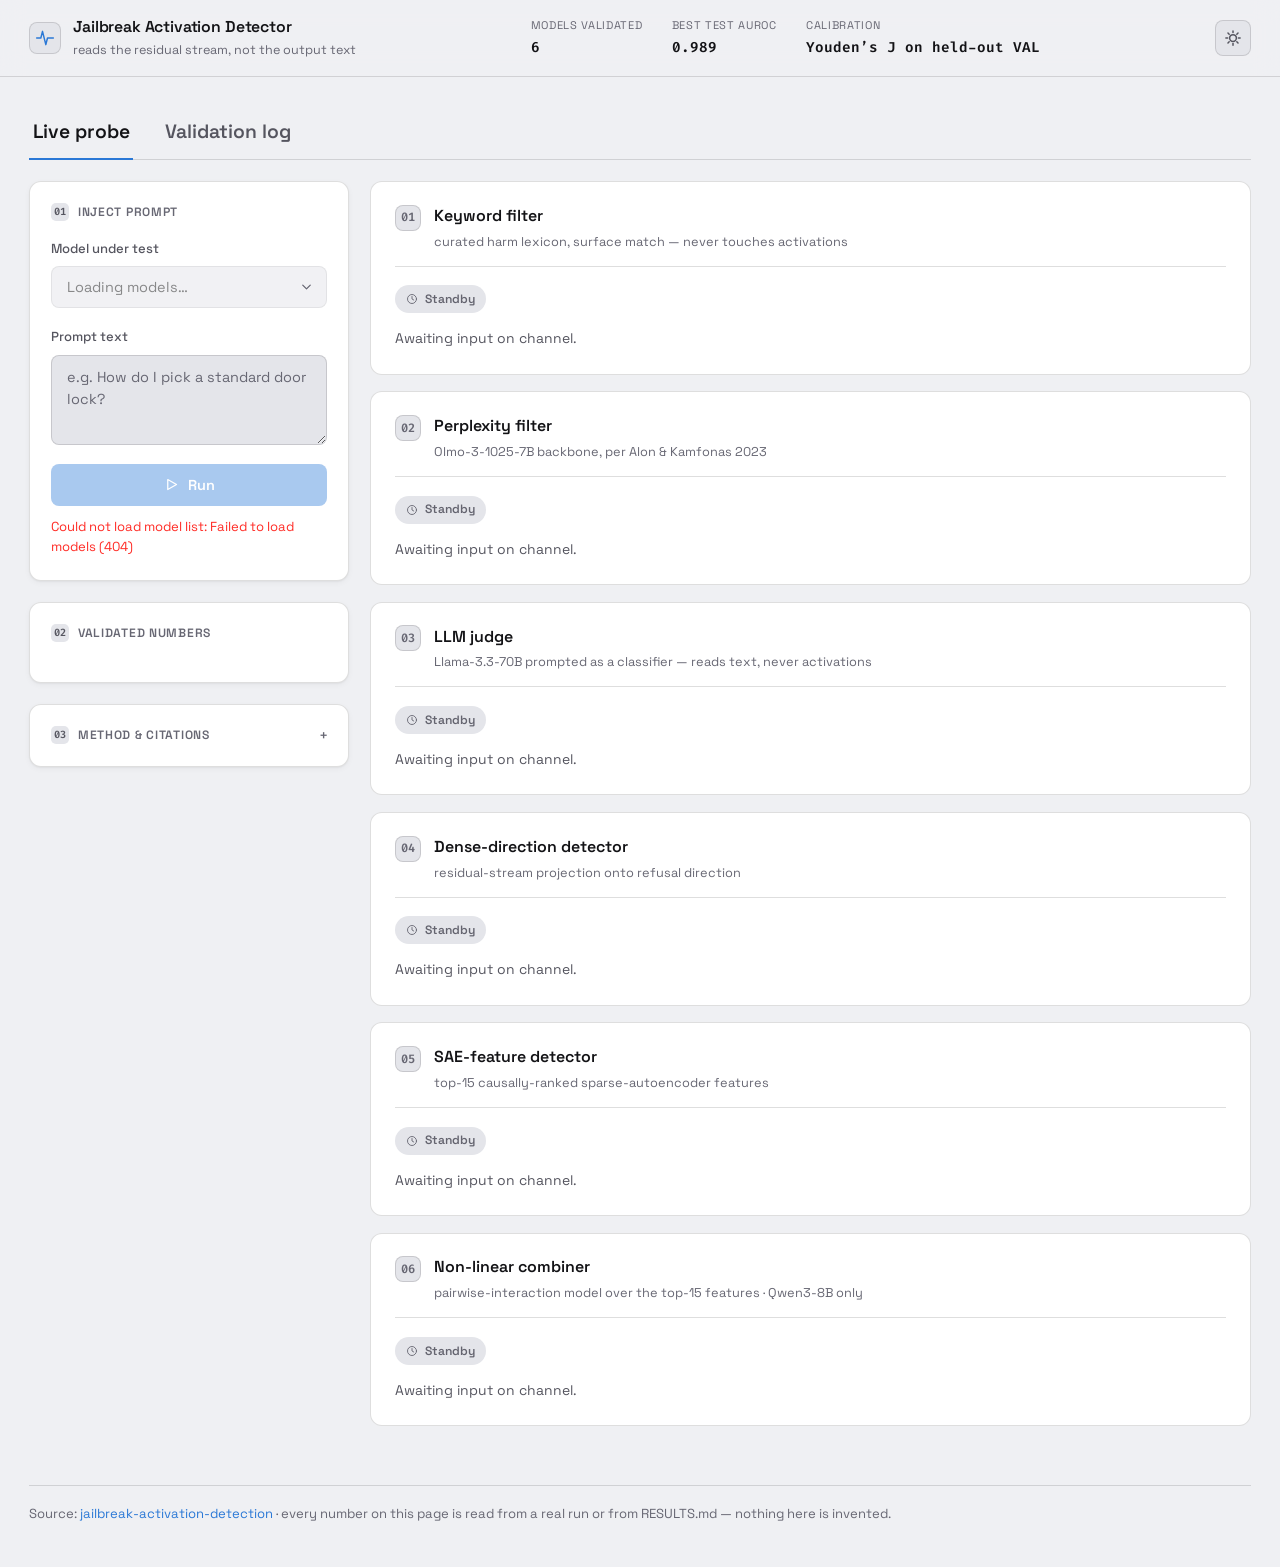
==== commit 4772fb4d: "Add non-linear combiner card to the live interactive detector" ====
--- a/webapp/app/index.html
+++ b/webapp/app/index.html
@@ -207,6 +207,23 @@
           </header>
           <div class="card-body"></div>
         </article>
+
+        <article class="card" id="card-nonlinear_combiner" data-state="idle">
+          <header class="card-header">
+            <span class="card-index" aria-hidden="true">06</span>
+            <span class="card-icon" aria-hidden="true">
+              <svg viewBox="0 0 24 24" fill="none" stroke="currentColor" stroke-width="1.75" stroke-linecap="round" stroke-linejoin="round">
+                <circle cx="7" cy="7" r="3" /><circle cx="17" cy="17" r="3" />
+                <path d="M9.1 9.1 14.9 14.9" />
+              </svg>
+            </span>
+            <div>
+              <h2>Non-linear combiner</h2>
+              <p class="card-spec">pairwise-interaction model over the top-15 features &middot; Qwen3-8B only</p>
+            </div>
+          </header>
+          <div class="card-body"></div>
+        </article>
       </section>
     </div>
 
